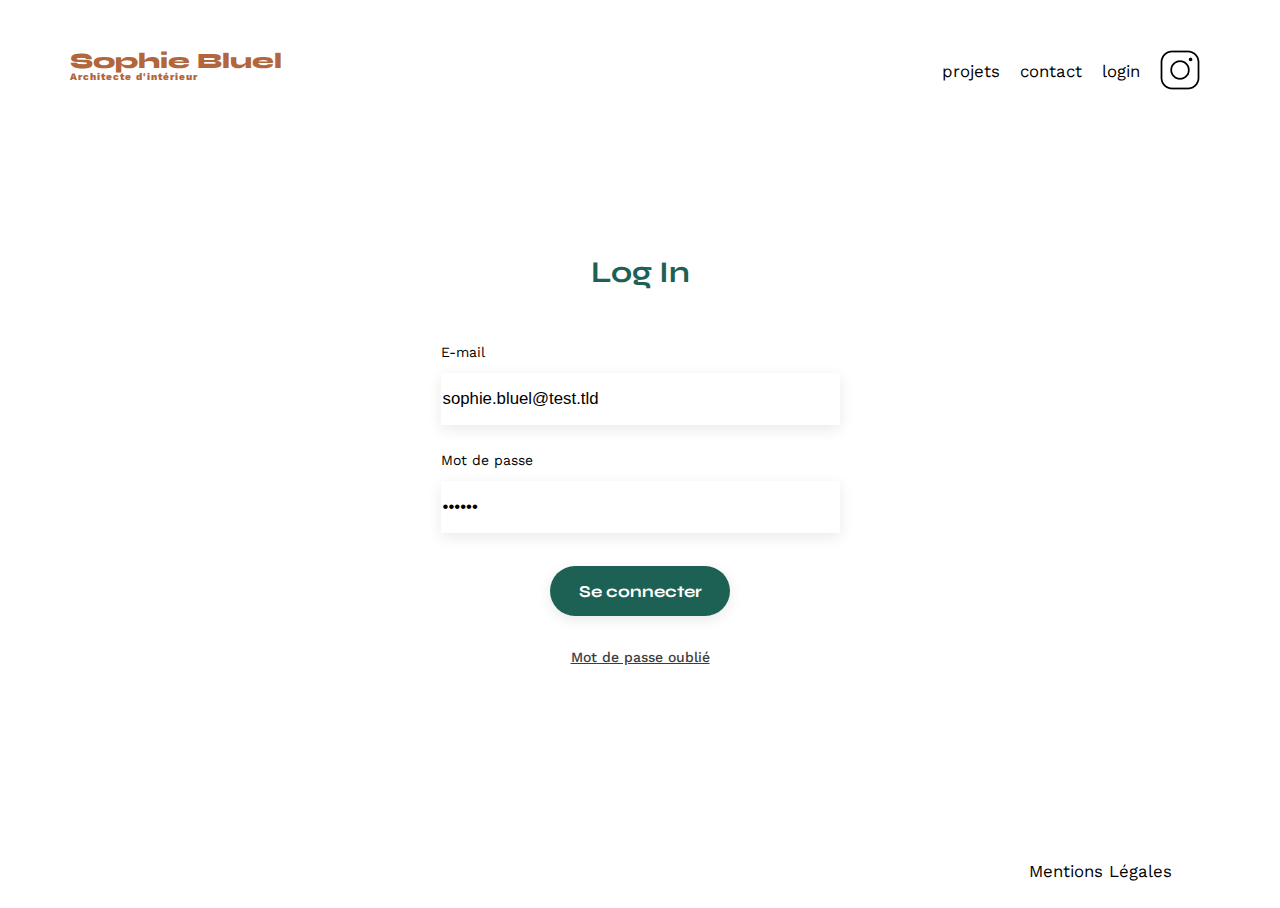
==== FrontEnd/login.html @ f8ae5441 "Update: Added login page and  operational" ====
<!DOCTYPE html>
<html lang="fr">
<head>
	<meta charset="UTF-8">
	<title>Sophie Bluel - Architecte d'intérieur</title>
	<meta name="viewport" content="width=device-width, initial-scale=1.0">
	<link rel="preconnect" href="https://fonts.googleapis.com">
	<link rel="preconnect" href="https://fonts.gstatic.com" crossorigin>
	<link href="https://fonts.googleapis.com/css2?family=Syne:wght@700;800&family=Work+Sans&display=swap" rel="stylesheet">
	<meta name="description" content="">
	<link rel="stylesheet" href="./assets/style.css">
	<script src="./scripts/controllers/login.js" type="module" defer></script>
</head>
<body>
<header>
    <h1>Sophie Bluel <span>Architecte d'intérieur</span></h1>
	<nav>
		<ul>
			<li><a href="index.html">projets</a></li>
			<li>contact</li>
			<li>login</li>
			<li><img src="./assets/icons/instagram.png" alt="Instagram"></li>
		</ul>
	</nav>
</header>
<main>
    <section id="form">
        <h2>Log In</h2>
        <form>
            <label for="mail">E-mail</label>
            <input type="text" value="sophie.bluel@test.tld" name="email" id="mail">
			<label for="password">Mot de passe</label>
            <input type="password" value="S0phie" name="password" id="password">
			<input type="submit" value="Se connecter">
			<a href="#">Mot de passe oublié</a>
        </form>
    </section>
</main>

<footer>
    <nav>
		<ul>
			<li>Mentions Légales</li>
		</ul>
	</nav>
</footer>
</body>
</html>
---- FrontEnd/assets/style.css ----
/* http://meyerweb.com/eric/tools/css/reset/
   v2.0 | 20110126
   License: none (public domain)
*/

* {
	scroll-behavior: smooth;
}

html, body, div, span, applet, object, iframe,
h1, h2, h3, h4, h5, h6, p, blockquote, pre,
a, abbr, acronym, address, big, cite, code,
del, dfn, em, img, ins, kbd, q, s, samp,
small, strike, strong, sub, sup, tt, var,
b, u, i, center,
dl, dt, dd, ol, ul, li,
fieldset, form, label, legend,
table, caption, tbody, tfoot, thead, tr, th, td,
article, aside, canvas, details, embed,
figure, figcaption, footer, header, hgroup,
menu, nav, output, ruby, section, summary,
time, mark, audio, video {
	margin: 0;
	padding: 0;
	border: 0;
	font-size: 100%;
	font: inherit;
	vertical-align: baseline;
}

a {
	text-decoration: none;
	color: #000;
}

/* HTML5 display-role reset for older browsers */
article, aside, details, figcaption, figure,
footer, header, hgroup, menu, nav, section {
	display: block;
}
body {
	line-height: 1;
}
ol, ul {
	list-style: none;
}
blockquote, q {
	quotes: none;
}
blockquote:before, blockquote:after,
q:before, q:after {
	content: '';
	content: none;
}
table {
	border-collapse: collapse;
	border-spacing: 0;
}
/** end reset css**/
body {
	max-width: 1140px;
	margin:auto;
	font-family: 'Work Sans' ;
	font-size: 14px;
}
header {
	display: flex;
	justify-content: space-between;
	margin: 50px 0
}
section {
	margin: 50px 0
}

h1{
	display: flex;
	flex-direction: column;
	font-family: 'Syne';
	font-size: 22px;
	font-weight: 800;
	color: #B1663C
}

h1 > span {
	font-family: 'Work Sans';
	font-size:10px;
	letter-spacing: 0.1em;
;
}

h2{
	font-family: 'Syne';
	font-weight: 700;
	font-size: 30px;
	color: #1D6154
}
nav ul {
	display: flex;
	align-items: center;
	list-style-type: none;

}
nav li {
	padding: 0 10px;
	font-size: 1.2em;
}

li:hover {
	color: #B1663C;
}

li a:hover {
	color: #B1663C;
}

#introduction {
	display: flex;
	align-items: center;
}
#introduction figure {
	flex: 1
}
#introduction img {
	display: block;
	margin: auto;
	width: 80%;
}

#introduction article {
	flex: 1
}
#introduction h2 {
	margin-bottom: 1em;
}

#introduction p {
	margin-bottom: 0.5em;
}
#portfolio h2 {
	text-align: center;
	margin-bottom: 1em;
}

.filters {
	display: flex;
	justify-content: center;
	gap: 10px;
	margin-bottom: 50px;
}

.button {
	padding: 9px 20px 9px 20px;
	border-radius: 60px;
	border: 1px solid #1D6154;
	font-size: 16px;
	font-family: Syne;
	font-weight: 700;
	background-color: white;
	color: #1D6154;
	cursor: pointer;
}

.active {
	background-color: #1D6154;
	color: white;
}

.hidden {
	display: none;
}

.gallery {
	width: 100%;
	display: grid;
	grid-template-columns: 1fr 1fr 1fr;
	grid-column-gap: 20px;
	grid-row-gap: 20px;
}

.gallery img {
	width: 100%;

}

#contact {
	width: 50%;
	margin: auto;
}

#form {
	width: 35%;
	margin: auto;
	padding-top: 10%;
	padding-bottom: 15%;
}

#contact > *, #form > * {
	text-align: center;

}

#contact h2, #form h2 {
	margin-bottom: 20px;
}

#contact form, #form form {
	text-align: left;
	margin-top:30px;
	display: flex;
	flex-direction: column;
}

#contact input, #form input {
	height: 50px;
	font-size: 1.2em;
	border: none;
	box-shadow: 0px 4px 14px rgba(0, 0, 0, 0.09);
}

#contact label, #form label {
	margin: 2em 0 1em 0;
}

#contact textarea, #form textarea {
	border: none;
	box-shadow: 0px 4px 14px rgba(0, 0, 0, 0.09);
}

#form a {
	display: flex;
	justify-content: center;
	color: #3D3D3D;
	font-family: "Work Sans";
	font-size: 14px;
	font-weight: 500;
	text-decoration-line: underline;
}

input[type="submit"]{
	font-family: 'Syne';
	font-weight: 700;
	color: white;
	background-color: #1D6154;
	margin : 2em auto ;
	width: 180px;
	text-align: center;
	border-radius: 60px ;
	cursor: pointer;
}

footer nav ul {
	display: flex;
	justify-content: flex-end;
	margin: 2em
}
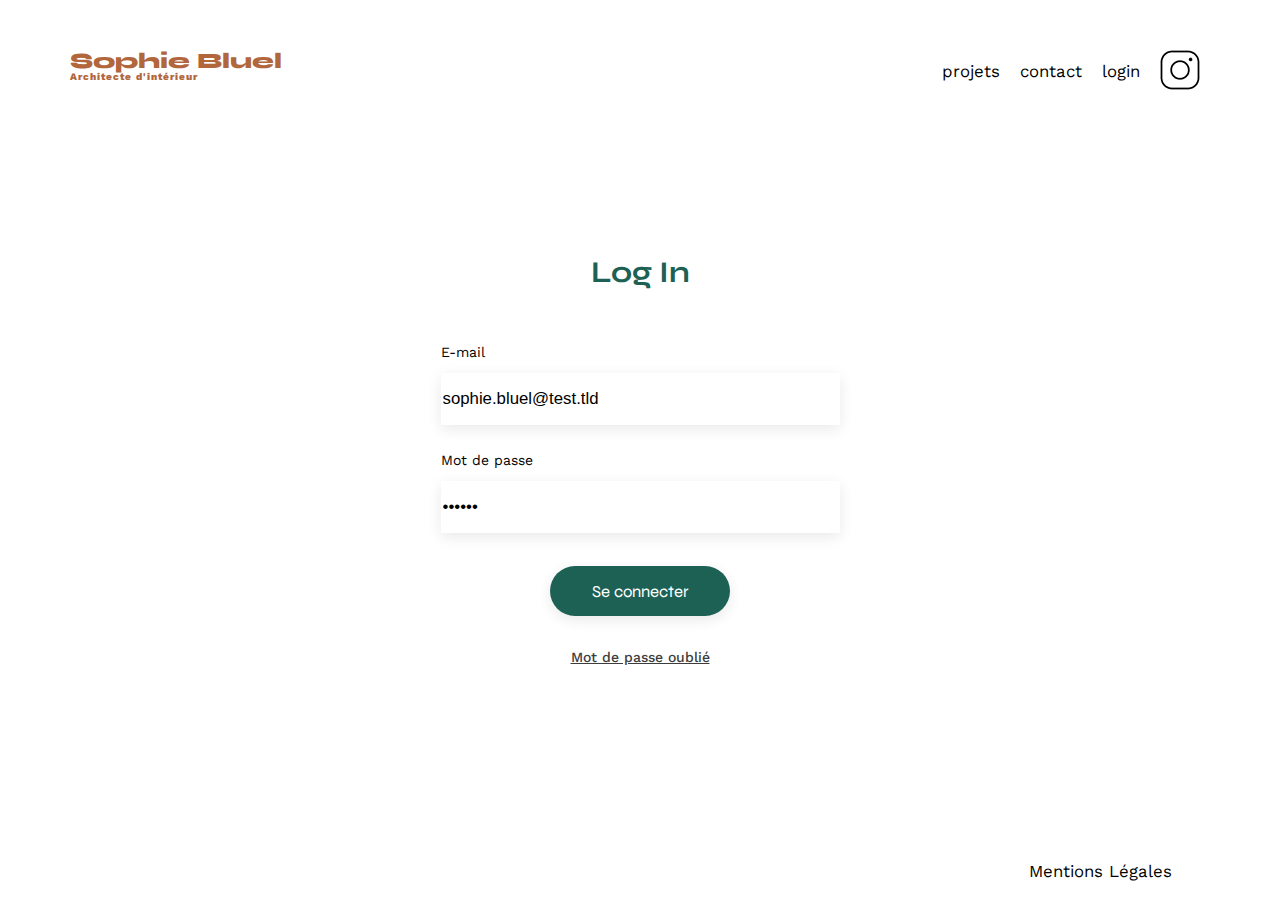
==== commit 80aeead8: "Update: implemented login and outcomes including redirection" ====
--- a/FrontEnd/login.html
+++ b/FrontEnd/login.html
@@ -8,6 +8,7 @@
 	<link rel="preconnect" href="https://fonts.gstatic.com" crossorigin>
 	<link href="https://fonts.googleapis.com/css2?family=Syne:wght@700;800&family=Work+Sans&display=swap" rel="stylesheet">
 	<meta name="description" content="">
+	<link rel="stylesheet" href="https://cdnjs.cloudflare.com/ajax/libs/font-awesome/6.5.2/css/all.min.css">
 	<link rel="stylesheet" href="./assets/style.css">
 	<script src="./scripts/controllers/login.js" type="module" defer></script>
 </head>
@@ -27,8 +28,12 @@
     <section id="form">
         <h2>Log In</h2>
         <form>
+			<div class="error-login hidden">
+				<i class="fa-solid fa-exclamation-triangle"></i>
+				<span>Email ou mot de passe incorrect</span>
+			</div>
             <label for="mail">E-mail</label>
-            <input type="text" value="sophie.bluel@test.tld" name="email" id="mail">
+            <input type="email" value="sophie.bluel@test.tld" name="email" id="mail">
 			<label for="password">Mot de passe</label>
             <input type="password" value="S0phie" name="password" id="password">
 			<input type="submit" value="Se connecter">
--- a/FrontEnd/assets/style.css
+++ b/FrontEnd/assets/style.css
@@ -238,7 +238,6 @@
 
 input[type="submit"]{
 	font-family: 'Syne';
-	font-weight: 700;
 	color: white;
 	background-color: #1D6154;
 	margin : 2em auto ;
@@ -248,6 +247,23 @@
 	cursor: pointer;
 }
 
+.hidden {
+	display: none !important;
+}
+
+.error-login {
+	display: flex;
+	justify-content: center;
+	color: white;
+	font-size: 14px;
+	font-family: 'Syne';
+}
+
+.error-login i, .error-login span {
+	padding: 7px;
+	background-color: rgb(212, 21, 21);
+}
+
 footer nav ul {
 	display: flex;
 	justify-content: flex-end;
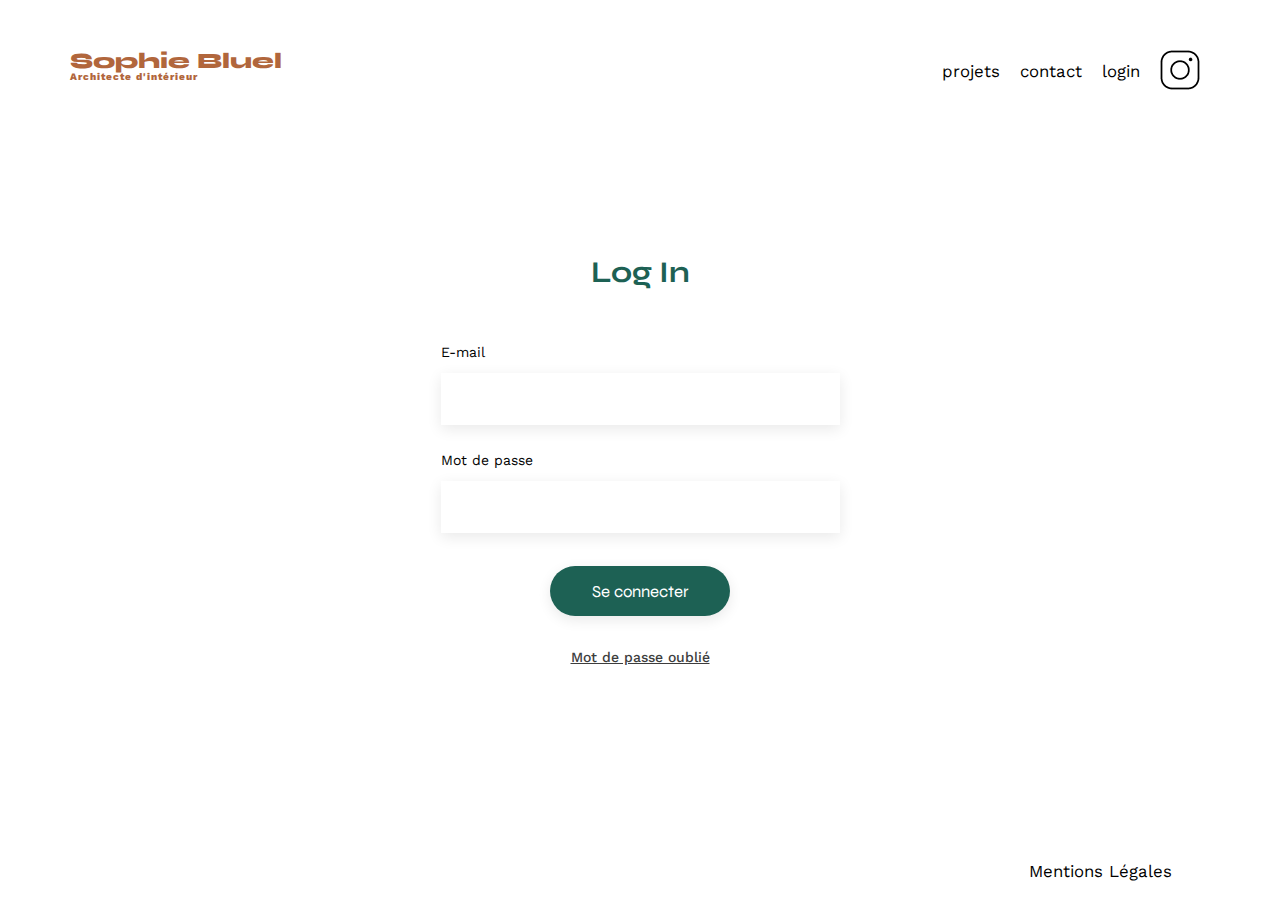
==== commit 18710b58: "Fix: removing pre-filled fields" ====
--- a/FrontEnd/login.html
+++ b/FrontEnd/login.html
@@ -19,7 +19,7 @@
 		<ul>
 			<li><a href="index.html">projets</a></li>
 			<li>contact</li>
-			<li>login</li>
+			<li><bold>login</bold></li>
 			<li><img src="./assets/icons/instagram.png" alt="Instagram"></li>
 		</ul>
 	</nav>
@@ -33,9 +33,9 @@
 				<span>Email ou mot de passe incorrect</span>
 			</div>
             <label for="mail">E-mail</label>
-            <input type="email" value="sophie.bluel@test.tld" name="email" id="mail">
+            <input type="email" value="" name="email" id="mail">
 			<label for="password">Mot de passe</label>
-            <input type="password" value="S0phie" name="password" id="password">
+            <input type="password" value="" name="password" id="password">
 			<input type="submit" value="Se connecter">
 			<a href="#">Mot de passe oublié</a>
         </form>
--- a/FrontEnd/assets/style.css
+++ b/FrontEnd/assets/style.css
@@ -113,6 +113,17 @@
 	color: #B1663C;
 }
 
+#editing {
+	display: flex;
+	justify-content: center;
+	background-color: black;
+	color: white;
+	padding: 20px;
+	gap: 10px;
+	font-family: "Work Sans";
+	font-size: 16px;
+}
+
 #introduction {
 	display: flex;
 	align-items: center;
@@ -139,6 +150,22 @@
 #portfolio h2 {
 	text-align: center;
 	margin-bottom: 1em;
+}
+
+.projects {
+	display: flex;
+	flex-direction: row;
+	justify-content: center;
+	align-items: center;
+	gap: 20px;
+}
+
+.modify {
+	display: flex;
+	gap: 10px;
+	margin-bottom: 30px;
+	font-family: "Work Sans";
+	font-size: 14px;
 }
 
 .filters {
